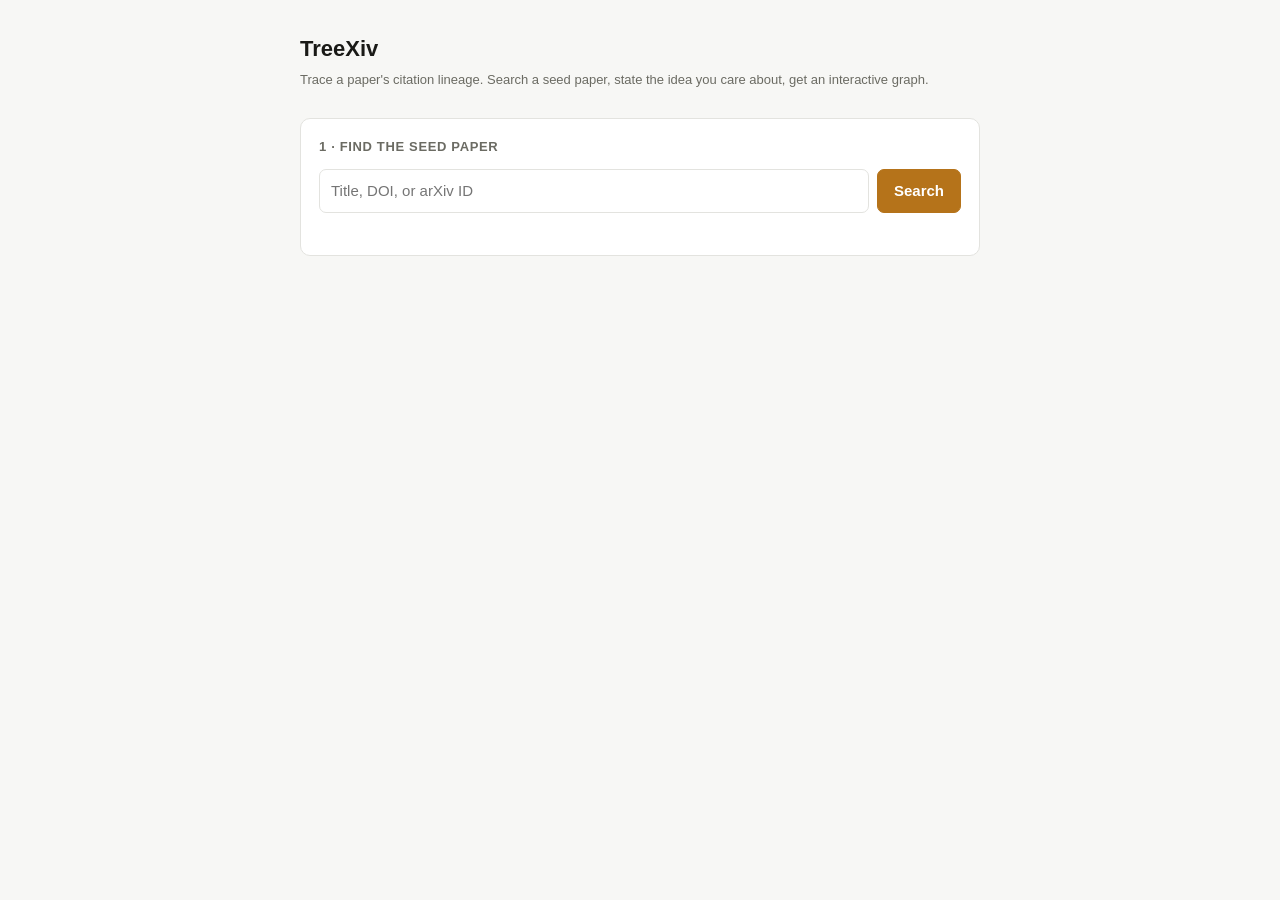
==== src/treexiv/webassets/index.html @ a83dd838 "Add private web front-end + Render Blueprint A single-page FastAPI app (treexiv.web) wrapping the ex" ====
<!doctype html>
<html lang="en">
<head>
<meta charset="utf-8">
<meta name="viewport" content="width=device-width, initial-scale=1">
<title>TreeXiv</title>
<style>
  :root {
    --bg: #f7f7f5; --panel: #ffffff; --border: #e3e3df; --text: #1a1a17;
    --muted: #6b6b63; --accent: #b5731a; --accent-soft: #fbefdd;
  }
  * { box-sizing: border-box; }
  body { margin: 0; background: var(--bg); color: var(--text);
    font: 15px/1.55 -apple-system, "Segoe UI", Roboto, Helvetica, Arial, sans-serif; }
  main { max-width: 720px; margin: 0 auto; padding: 32px 20px 80px; }
  h1 { font-size: 22px; margin: 0 0 4px; }
  .sub { color: var(--muted); margin: 0 0 28px; font-size: 13px; }
  .step { background: var(--panel); border: 1px solid var(--border); border-radius: 10px;
    padding: 18px; margin-bottom: 18px; }
  .step[hidden] { display: none; }
  .step h2 { font-size: 13px; text-transform: uppercase; letter-spacing: .05em;
    color: var(--muted); margin: 0 0 12px; }
  label { display: block; font-size: 13px; color: var(--muted); margin: 12px 0 4px; }
  input[type=text], textarea {
    width: 100%; padding: 9px 11px; border: 1px solid var(--border); border-radius: 7px;
    font: inherit; background: #fff; color: var(--text); }
  textarea { min-height: 74px; resize: vertical; }
  .row { display: flex; gap: 8px; }
  .row input { flex: 1; }
  button { font: inherit; font-weight: 600; border: 1px solid var(--accent);
    background: var(--accent); color: #fff; border-radius: 7px; padding: 9px 16px;
    cursor: pointer; }
  button.secondary { background: #fff; color: var(--accent); }
  button:disabled { opacity: .5; cursor: default; }
  .candidates { margin-top: 12px; display: flex; flex-direction: column; gap: 8px; }
  .cand { text-align: left; width: 100%; background: #fff; color: var(--text);
    border: 1px solid var(--border); border-radius: 8px; padding: 10px 12px; font-weight: 400; }
  .cand:hover { border-color: var(--accent); background: #fffdfa; }
  .cand .t { font-weight: 600; font-size: 14px; }
  .cand .m { color: var(--muted); font-size: 12px; margin-top: 2px; }
  .selected { background: var(--accent-soft); border: 1px solid #e6c99b; border-radius: 8px;
    padding: 10px 12px; font-size: 13px; }
  details { margin-top: 12px; } summary { cursor: pointer; color: var(--muted); font-size: 13px; }
  .adv { display: flex; gap: 10px; flex-wrap: wrap; margin-top: 10px; }
  .adv > div { flex: 1; min-width: 120px; }
  .msg { font-size: 13px; margin-top: 12px; }
  .msg.err { color: #b3261e; }
  .msg.work { color: var(--muted); }
  .result { border-color: #cfe3cf; background: #f4faf4; }
  .result .stat { font-size: 13px; color: var(--muted); margin: 4px 0 14px; }
  .result .actions { display: flex; gap: 10px; flex-wrap: wrap; }
  a.dl { align-self: center; font-size: 13px; color: var(--accent); }
  .spinner { display: inline-block; width: 13px; height: 13px; border: 2px solid #ccc;
    border-top-color: var(--accent); border-radius: 50%; animation: spin .8s linear infinite;
    vertical-align: -2px; margin-right: 6px; }
  @keyframes spin { to { transform: rotate(360deg); } }
</style>
</head>
<body>
<main>
  <h1>TreeXiv</h1>
  <p class="sub">Trace a paper's citation lineage. Search a seed paper, state the idea you
    care about, get an interactive graph.</p>

  <section class="step">
    <h2>1 · Find the seed paper</h2>
    <form id="search-form" class="row">
      <input type="text" id="q" placeholder="Title, DOI, or arXiv ID" autocomplete="off" required>
      <button type="submit" id="search-btn">Search</button>
    </form>
    <div class="candidates" id="candidates"></div>
    <div class="msg" id="search-msg"></div>
  </section>

  <section class="step" id="step2" hidden>
    <h2>2 · State the core idea &amp; generate</h2>
    <div class="selected" id="selected"></div>
    <label for="idea">Core idea to trace (drives relevance filtering — need not be the abstract)</label>
    <textarea id="idea" placeholder="e.g. self-attention mechanisms for sequence modeling"></textarea>
    <details>
      <summary>Advanced</summary>
      <div class="adv">
        <div><label for="top_k">Keep top-K</label>
          <input type="text" id="top_k" placeholder="40" inputmode="numeric"></div>
        <div><label for="total_cap">Total cap</label>
          <input type="text" id="total_cap" placeholder="400" inputmode="numeric"></div>
        <div><label for="fanout_cap">Fan-out cap</label>
          <input type="text" id="fanout_cap" placeholder="60" inputmode="numeric"></div>
      </div>
    </details>
    <div style="margin-top:14px">
      <button type="button" id="run-btn">Generate lineage</button>
    </div>
    <div class="msg" id="run-msg"></div>
  </section>

  <section class="step result" id="result" hidden>
    <h2>Lineage graph</h2>
    <div id="resolved" class="stat"></div>
    <div id="counts" class="stat"></div>
    <div class="actions">
      <button type="button" id="open-btn">Open graph &#8599;</button>
      <a class="dl" id="dl" download>Download HTML</a>
    </div>
  </section>
</main>

<script>
(function () {
  var selected = null;
  var blobUrl = null;

  var $ = function (id) { return document.getElementById(id); };

  function setMsg(el, text, cls) {
    el.className = "msg" + (cls ? " " + cls : "");
    el.innerHTML = text;
  }

  async function api(path, opts) {
    var res = await fetch(path, opts);
    if (!res.ok) {
      var detail = res.status + " " + res.statusText;
      try { var j = await res.json(); if (j.detail) detail = j.detail; } catch (e) {}
      throw new Error(detail);
    }
    return res.json();
  }

  $("search-form").addEventListener("submit", async function (e) {
    e.preventDefault();
    var q = $("q").value.trim();
    if (q.length < 2) return;
    $("search-btn").disabled = true;
    $("candidates").innerHTML = "";
    setMsg($("search-msg"), '<span class="spinner"></span>Searching OpenAlex…', "work");
    try {
      var list = await api("/api/search?q=" + encodeURIComponent(q));
      setMsg($("search-msg"), list.length ? "" : "No matches.", "");
      list.forEach(function (c) {
        var b = document.createElement("button");
        b.type = "button";
        b.className = "cand";
        var authors = (c.authors || []).slice(0, 3).join(", ") +
          ((c.authors || []).length > 3 ? ", et al." : "");
        b.innerHTML = '<div class="t"></div><div class="m"></div>';
        b.querySelector(".t").textContent = c.title;
        b.querySelector(".m").textContent =
          [authors, c.venue, c.publication_year].filter(Boolean).join(" · ") +
          " · " + (c.cited_by_count || 0) + " citations · " + c.id;
        b.addEventListener("click", function () { pick(c); });
        $("candidates").appendChild(b);
      });
    } catch (err) {
      setMsg($("search-msg"), "Error: " + err.message, "err");
    } finally {
      $("search-btn").disabled = false;
    }
  });

  function pick(c) {
    selected = c;
    $("selected").textContent =
      "Seed: " + c.title + (c.publication_year ? " (" + c.publication_year + ")" : "") +
      " — " + c.id;
    $("step2").hidden = false;
    $("result").hidden = true;
    $("step2").scrollIntoView({ behavior: "smooth", block: "nearest" });
  }

  function intOrNull(id) {
    var v = $(id).value.trim();
    if (!v) return null;
    var n = parseInt(v, 10);
    return isNaN(n) ? null : n;
  }

  $("run-btn").addEventListener("click", async function () {
    if (!selected) return;
    var idea = $("idea").value.trim();
    if (!idea) { setMsg($("run-msg"), "Enter a core idea first.", "err"); return; }
    $("run-btn").disabled = true;
    setMsg($("run-msg"),
      '<span class="spinner"></span>Expanding the citation graph and filtering — ' +
      'this usually takes 20–60s (longer on a cold start)…', "work");
    try {
      var body = {
        work_id: selected.id, idea: idea,
        top_k: intOrNull("top_k"),
        total_cap: intOrNull("total_cap"),
        fanout_cap: intOrNull("fanout_cap")
      };
      var data = await api("/api/run", {
        method: "POST",
        headers: { "Content-Type": "application/json" },
        body: JSON.stringify(body)
      });
      setMsg($("run-msg"), "", "");
      if (blobUrl) URL.revokeObjectURL(blobUrl);
      blobUrl = URL.createObjectURL(new Blob([data.html], { type: "text/html" }));
      $("resolved").textContent =
        "Resolved to: " + data.seed_title +
        (data.seed_year ? " (" + data.seed_year + ")" : "") +
        " — check this is the paper you meant.";
      $("counts").textContent =
        data.expanded + " papers expanded → " + data.kept + " kept · " +
        data.edges + " edges" + (data.truncated ? " · expansion hit a cap" : "");
      var dl = $("dl");
      dl.href = blobUrl;
      dl.setAttribute("download", "treexiv-" + data.seed_id + ".html");
      $("result").hidden = false;
      $("result").scrollIntoView({ behavior: "smooth", block: "nearest" });
    } catch (err) {
      setMsg($("run-msg"), "Error: " + err.message, "err");
    } finally {
      $("run-btn").disabled = false;
    }
  });

  $("open-btn").addEventListener("click", function () {
    if (blobUrl) window.open(blobUrl, "_blank");
  });
})();
</script>
</body>
</html>
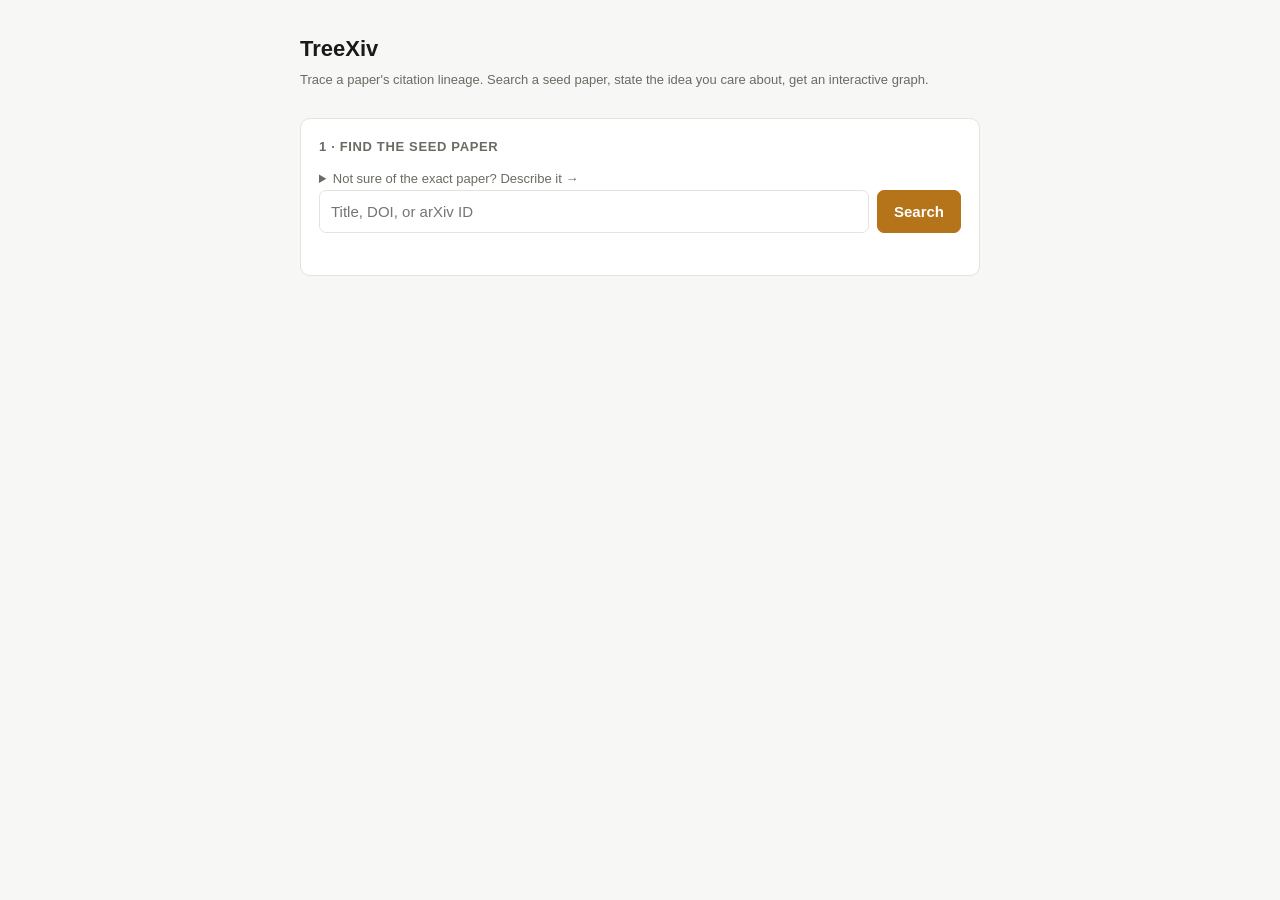
==== commit ffa8845c: "Add Step 0 seed identification via OpenRouter (CLI + web) `treexiv identify-seed "<description>"` ca" ====
--- a/src/treexiv/webassets/index.html
+++ b/src/treexiv/webassets/index.html
@@ -41,6 +41,11 @@
   .selected { background: var(--accent-soft); border: 1px solid #e6c99b; border-radius: 8px;
     padding: 10px 12px; font-size: 13px; }
   details { margin-top: 12px; } summary { cursor: pointer; color: var(--muted); font-size: 13px; }
+  #guess { margin-top: 12px; }
+  #guess .gt { font-weight: 600; font-size: 14px; }
+  #guess .gm { color: var(--muted); font-size: 12px; margin-top: 4px; }
+  #guess ul { margin: 4px 0 0; padding-left: 18px; }
+  #guess li { font-size: 12px; color: var(--muted); }
   .adv { display: flex; gap: 10px; flex-wrap: wrap; margin-top: 10px; }
   .adv > div { flex: 1; min-width: 120px; }
   .msg { font-size: 13px; margin-top: 12px; }
@@ -64,6 +69,16 @@
 
   <section class="step">
     <h2>1 · Find the seed paper</h2>
+    <details id="step0-wrap">
+      <summary>Not sure of the exact paper? Describe it &rarr;</summary>
+      <label for="desc">Describe it — topic, key finding, rough era, authors, venue</label>
+      <textarea id="desc" placeholder="e.g. a mid-2010s paper framing dropout as approximate Bayesian inference in neural nets"></textarea>
+      <div style="margin-top:10px">
+        <button type="button" class="secondary" id="identify-btn">Identify paper</button>
+      </div>
+      <div class="msg" id="identify-msg"></div>
+      <div class="selected" id="guess" hidden></div>
+    </details>
     <form id="search-form" class="row">
       <input type="text" id="q" placeholder="Title, DOI, or arXiv ID" autocomplete="off" required>
       <button type="submit" id="search-btn">Search</button>
@@ -117,25 +132,55 @@
     el.innerHTML = text;
   }
 
-  async function api(path, opts) {
-    var res = await fetch(path, opts);
-    if (!res.ok) {
+  var sleep = function (ms) { return new Promise(function (r) { setTimeout(r, ms); }); };
+
+  // Render's free tier spins the service down after 15 min idle. While it
+  // wakes (~1 min) a fetch() gets a 404 (x-render-routing: no-server) or a
+  // 5xx rather than the browser "waking up" page. Ride that out instead of
+  // surfacing it as an error.
+  async function api(path, opts, onWaking) {
+    var deadline = Date.now() + 120000;
+    while (true) {
+      var res;
+      try {
+        res = await fetch(path, opts);
+      } catch (e) {
+        if (Date.now() > deadline) throw new Error("can't reach the server");
+        if (onWaking) onWaking();
+        await sleep(3000);
+        continue;
+      }
+      if (res.ok) return res.json();
+      var transient = [404, 502, 503, 504].indexOf(res.status) !== -1;
+      if (transient && Date.now() < deadline) {
+        if (onWaking) onWaking();
+        await sleep(3000);
+        continue;
+      }
       var detail = res.status + " " + res.statusText;
       try { var j = await res.json(); if (j.detail) detail = j.detail; } catch (e) {}
       throw new Error(detail);
     }
-    return res.json();
-  }
-
-  $("search-form").addEventListener("submit", async function (e) {
-    e.preventDefault();
-    var q = $("q").value.trim();
+  }
+
+  var wakingMsg = function (el) {
+    return function () {
+      setMsg(el, '<span class="spinner"></span>Waking the server (free tier sleeps ' +
+        'when idle) — up to a minute…', "work");
+    };
+  };
+
+  // Kick off spin-up now, while the user is still typing their query.
+  fetch("/health").catch(function () {});
+
+  async function runSearch(q) {
     if (q.length < 2) return;
     $("search-btn").disabled = true;
     $("candidates").innerHTML = "";
     setMsg($("search-msg"), '<span class="spinner"></span>Searching OpenAlex…', "work");
     try {
-      var list = await api("/api/search?q=" + encodeURIComponent(q));
+      var list = await api("/api/search?q=" + encodeURIComponent(q), undefined,
+        wakingMsg($("search-msg")));
       setMsg($("search-msg"), list.length ? "" : "No matches.", "");
       list.forEach(function (c) {
         var b = document.createElement("button");
@@ -156,6 +201,73 @@
     } finally {
       $("search-btn").disabled = false;
     }
+  }
+
+  $("search-form").addEventListener("submit", function (e) {
+    e.preventDefault();
+    runSearch($("q").value.trim());
+  });
+
+  function renderGuess(g) {
+    var el = $("guess");
+    el.innerHTML = '<div class="gt"></div><div class="gm gm-reason"></div>' +
+      '<div class="gm gm-ids"></div>';
+    el.querySelector(".gt").textContent =
+      (g.title || g.search_query || "(no guess)") +
+      (g.year ? " (" + g.year + ")" : "") +
+      (g.confidence ? "  ·  " + g.confidence + " confidence" : "");
+    el.querySelector(".gm-reason").textContent = g.reasoning || "";
+    var ids = [];
+    if (g.arxiv_id) ids.push("arXiv:" + g.arxiv_id);
+    if (g.doi) ids.push("DOI:" + g.doi);
+    el.querySelector(".gm-ids").textContent = ids.join("  ·  ");
+    if (g.alternatives && g.alternatives.length) {
+      var h = document.createElement("div");
+      h.className = "gm";
+      h.textContent = "Other possibilities:";
+      var ul = document.createElement("ul");
+      g.alternatives.forEach(function (a) {
+        var li = document.createElement("li");
+        li.textContent = a.title + (a.note ? " — " + a.note : "");
+        ul.appendChild(li);
+      });
+      el.appendChild(h);
+      el.appendChild(ul);
+    }
+    if (g.sources && g.sources.length) {
+      var s = document.createElement("div");
+      s.className = "gm";
+      s.textContent = "Checked: " + g.sources.slice(0, 4).join("  ·  ");
+      el.appendChild(s);
+    }
+    el.hidden = false;
+  }
+
+  $("identify-btn").addEventListener("click", async function () {
+    var desc = $("desc").value.trim();
+    if (desc.length < 3) {
+      setMsg($("identify-msg"), "Describe the paper first.", "err");
+      return;
+    }
+    $("identify-btn").disabled = true;
+    $("guess").hidden = true;
+    setMsg($("identify-msg"),
+      '<span class="spinner"></span>Asking the model (with web search) — ~10–30s…', "work");
+    try {
+      var g = await api("/api/identify", {
+        method: "POST",
+        headers: { "Content-Type": "application/json" },
+        body: JSON.stringify({ description: desc })
+      }, wakingMsg($("identify-msg")));
+      setMsg($("identify-msg"), "", "");
+      renderGuess(g);
+      $("q").value = g.search_query || "";
+      if ($("q").value) runSearch($("q").value);
+    } catch (err) {
+      setMsg($("identify-msg"), "Error: " + err.message, "err");
+    } finally {
+      $("identify-btn").disabled = false;
+    }
   });
 
   function pick(c) {
@@ -194,7 +306,7 @@
         method: "POST",
         headers: { "Content-Type": "application/json" },
         body: JSON.stringify(body)
-      });
+      }, wakingMsg($("run-msg")));
       setMsg($("run-msg"), "", "");
       if (blobUrl) URL.revokeObjectURL(blobUrl);
       blobUrl = URL.createObjectURL(new Blob([data.html], { type: "text/html" }));
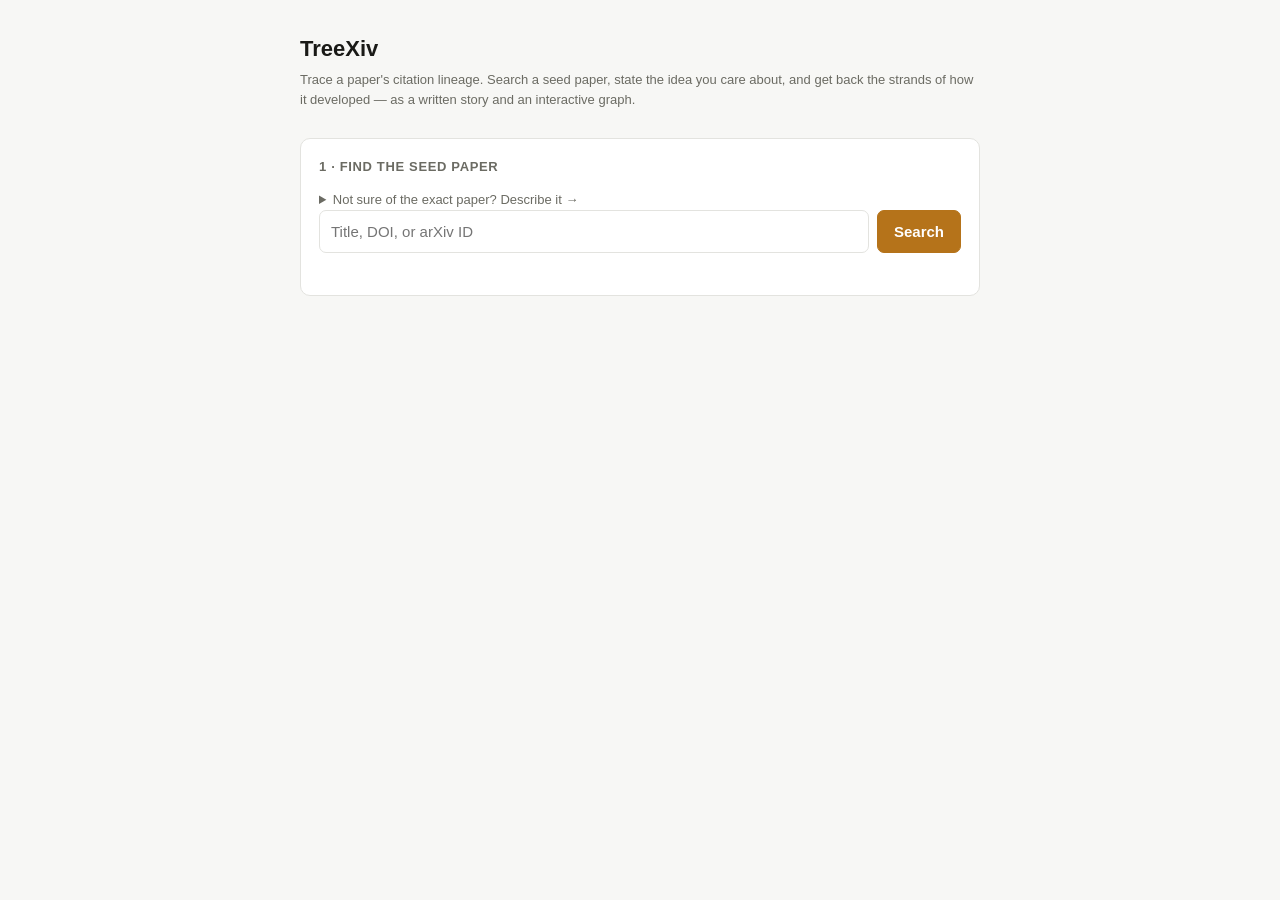
==== commit f28efd38: "Wire curation into the web app, and update the skill The CLI got LLM curation, the lineage story, an" ====
--- a/src/treexiv/webassets/index.html
+++ b/src/treexiv/webassets/index.html
@@ -55,6 +55,15 @@
   .result .stat { font-size: 13px; color: var(--muted); margin: 4px 0 14px; }
   .result .actions { display: flex; gap: 10px; flex-wrap: wrap; }
   a.dl { align-self: center; font-size: 13px; color: var(--accent); }
+  .result .headline { font-size: 15px; line-height: 1.45; font-weight: 600; margin: 2px 0 12px; }
+  .result .strands { margin: 0 0 14px; }
+  .result .strands .strand { font-size: 13px; line-height: 1.5; margin: 3px 0; }
+  .result .strands .strand .role { font-size: 10px; text-transform: uppercase;
+    letter-spacing: .05em; color: var(--muted); margin-right: 6px; }
+  .result .warnings { font-size: 12px; line-height: 1.5; color: #92400e; background: #fffbeb;
+    border: 1px solid #fde68a; border-radius: 6px; padding: 8px 10px; margin: 0 0 14px; }
+  select { font: inherit; padding: 7px 8px; border: 1px solid var(--border);
+    border-radius: 6px; background: #fff; width: 100%; }
   .spinner { display: inline-block; width: 13px; height: 13px; border: 2px solid #ccc;
     border-top-color: var(--accent); border-radius: 50%; animation: spin .8s linear infinite;
     vertical-align: -2px; margin-right: 6px; }
@@ -65,7 +74,8 @@
 <main>
   <h1>TreeXiv</h1>
   <p class="sub">Trace a paper's citation lineage. Search a seed paper, state the idea you
-    care about, get an interactive graph.</p>
+    care about, and get back the strands of how it developed — as a written story and an
+    interactive graph.</p>
 
   <section class="step">
     <h2>1 · Find the seed paper</h2>
@@ -95,7 +105,14 @@
     <details>
       <summary>Advanced</summary>
       <div class="adv">
-        <div><label for="top_k">Keep top-K</label>
+        <div><label for="curation">How papers are chosen</label>
+          <select id="curation">
+            <option value="auto">LLM curation (slower, far better)</option>
+            <option value="bm25">Keyword top-K (fast)</option>
+          </select></div>
+        <div><label for="max_nodes">Max papers kept</label>
+          <input type="text" id="max_nodes" placeholder="35" inputmode="numeric"></div>
+        <div><label for="top_k">Keep top-K (keyword mode)</label>
           <input type="text" id="top_k" placeholder="40" inputmode="numeric"></div>
         <div><label for="total_cap">Total cap</label>
           <input type="text" id="total_cap" placeholder="400" inputmode="numeric"></div>
@@ -113,6 +130,9 @@
     <h2>Lineage graph</h2>
     <div id="resolved" class="stat"></div>
     <div id="counts" class="stat"></div>
+    <div id="headline" class="headline" hidden></div>
+    <div id="strands" class="strands" hidden></div>
+    <div id="warnings" class="warnings" hidden></div>
     <div class="actions">
       <button type="button" id="open-btn">Open graph &#8599;</button>
       <a class="dl" id="dl" download>Download HTML</a>
@@ -292,12 +312,19 @@
     var idea = $("idea").value.trim();
     if (!idea) { setMsg($("run-msg"), "Enter a core idea first.", "err"); return; }
     $("run-btn").disabled = true;
+    var curation = $("curation").value;
     setMsg($("run-msg"),
-      '<span class="spinner"></span>Expanding the citation graph and filtering — ' +
-      'this usually takes 20–60s (longer on a cold start)…', "work");
+      '<span class="spinner"></span>' + (curation === "bm25"
+        ? 'Expanding the citation graph and filtering — this usually takes 20–60s ' +
+          '(longer on a cold start)…'
+        : 'Expanding the citation graph, then reading the shortlist to pick the papers ' +
+          'that matter and write the story. Curation is the slow part — give it a few ' +
+          'minutes (longer on a cold start)…'), "work");
     try {
       var body = {
         work_id: selected.id, idea: idea,
+        curation: curation,
+        max_nodes: intOrNull("max_nodes"),
         top_k: intOrNull("top_k"),
         total_cap: intOrNull("total_cap"),
         fanout_cap: intOrNull("fanout_cap")
@@ -314,9 +341,47 @@
         "Resolved to: " + data.seed_title +
         (data.seed_year ? " (" + data.seed_year + ")" : "") +
         " — check this is the paper you meant.";
+      var how = data.curation === "llm" ? "curated" : "kept by keyword score";
       $("counts").textContent =
-        data.expanded + " papers expanded → " + data.kept + " kept · " +
-        data.edges + " edges" + (data.truncated ? " · expansion hit a cap" : "");
+        data.expanded + " papers expanded → " + data.kept + " " + how + " · " +
+        data.edges + " edges" +
+        (data.clusters && data.clusters.length
+          ? " · " + data.clusters.length + " strands" : "") +
+        (data.intents_labelled
+          ? " · " + data.intents_labelled + " edges labelled with citation intent" : "") +
+        (data.truncated ? " · expansion hit a cap" : "");
+
+      var headlineEl = $("headline");
+      headlineEl.textContent = data.headline || "";
+      headlineEl.hidden = !data.headline;
+
+      var strandsEl = $("strands");
+      strandsEl.innerHTML = "";
+      (data.clusters || []).forEach(function (c) {
+        var row = document.createElement("div");
+        row.className = "strand";
+        var role = document.createElement("span");
+        role.className = "role";
+        role.textContent = c.role;
+        var name = document.createElement("b");
+        name.textContent = c.name + ". ";
+        row.appendChild(role);
+        row.appendChild(name);
+        row.appendChild(document.createTextNode(c.summary || ""));
+        strandsEl.appendChild(row);
+      });
+      strandsEl.hidden = !(data.clusters && data.clusters.length);
+
+      // A run that quietly fell back to the keyword filter still returns a
+      // graph; the user should know that is what they are looking at.
+      var warnEl = $("warnings");
+      warnEl.innerHTML = "";
+      (data.warnings || []).forEach(function (w) {
+        var line = document.createElement("div");
+        line.textContent = w;
+        warnEl.appendChild(line);
+      });
+      warnEl.hidden = !(data.warnings && data.warnings.length);
       var dl = $("dl");
       dl.href = blobUrl;
       dl.setAttribute("download", "treexiv-" + data.seed_id + ".html");
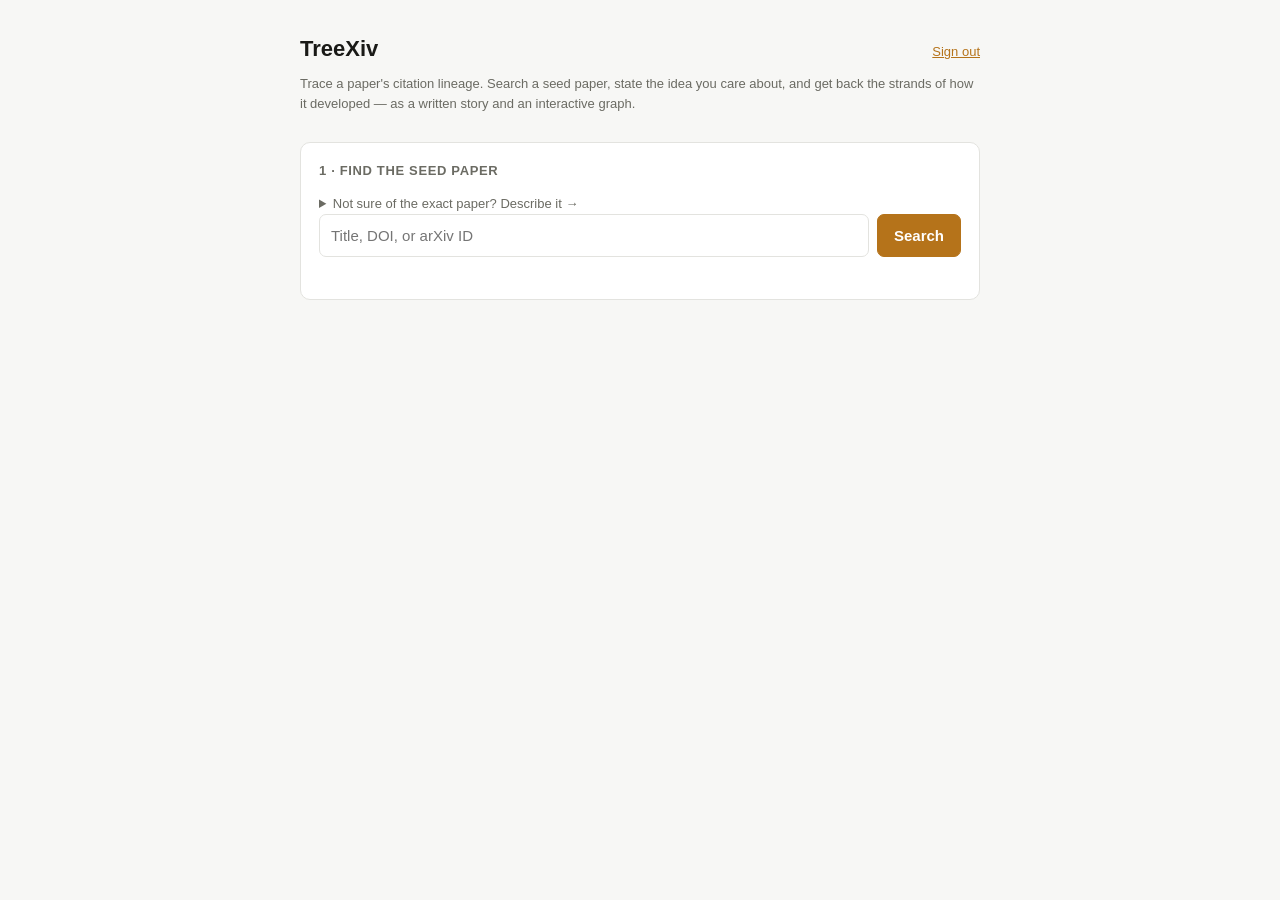
==== commit ab6d9180: "Public landing page and invite-only accounts for the web app The web app sat behind HTTP Basic Auth:" ====
--- a/src/treexiv/webassets/index.html
+++ b/src/treexiv/webassets/index.html
@@ -13,6 +13,12 @@
   body { margin: 0; background: var(--bg); color: var(--text);
     font: 15px/1.55 -apple-system, "Segoe UI", Roboto, Helvetica, Arial, sans-serif; }
   main { max-width: 720px; margin: 0 auto; padding: 32px 20px 80px; }
+  .topbar { display: flex; flex-wrap: wrap; justify-content: space-between;
+    align-items: baseline; gap: 4px 16px; margin: 0 0 4px; }
+  .topbar h1 a { color: inherit; text-decoration: none; }
+  .account { font-size: 13px; color: var(--muted); }
+  .account button.link { background: none; border: 0; padding: 0; color: var(--accent);
+    font-weight: 400; font-size: 13px; text-decoration: underline; cursor: pointer; }
   h1 { font-size: 22px; margin: 0 0 4px; }
   .sub { color: var(--muted); margin: 0 0 28px; font-size: 13px; }
   .step { background: var(--panel); border: 1px solid var(--border); border-radius: 10px;
@@ -72,7 +78,11 @@
 </head>
 <body>
 <main>
-  <h1>TreeXiv</h1>
+  <div class="topbar">
+    <h1><a href="/">TreeXiv</a></h1>
+    <div class="account"><span id="who"></span>
+      <button type="button" class="link" id="signout-btn">Sign out</button></div>
+  </div>
   <p class="sub">Trace a paper's citation lineage. Search a seed paper, state the idea you
     care about, and get back the strands of how it developed — as a written story and an
     interactive graph.</p>
@@ -171,6 +181,13 @@
         continue;
       }
       if (res.ok) return res.json();
+      // Session expired or account removed: back to the sign-in page. Clear
+      // the cookie first, or /login would see it and bounce straight back.
+      if (res.status === 401) {
+        await fetch("/auth/logout", { method: "POST" }).catch(function () {});
+        window.location.href = "/login";
+        return new Promise(function () {});
+      }
       var transient = [404, 502, 503, 504].indexOf(res.status) !== -1;
       if (transient && Date.now() < deadline) {
         if (onWaking) onWaking();
@@ -190,8 +207,13 @@
     };
   };
 
-  // Kick off spin-up now, while the user is still typing their query.
-  fetch("/health").catch(function () {});
+  api("/api/me").then(function (me) { $("who").textContent = me.email + " · "; })
+    .catch(function () {});
+
+  $("signout-btn").addEventListener("click", async function () {
+    await fetch("/auth/logout", { method: "POST" }).catch(function () {});
+    window.location.href = "/";
+  });
 
   async function runSearch(q) {
     if (q.length < 2) return;
